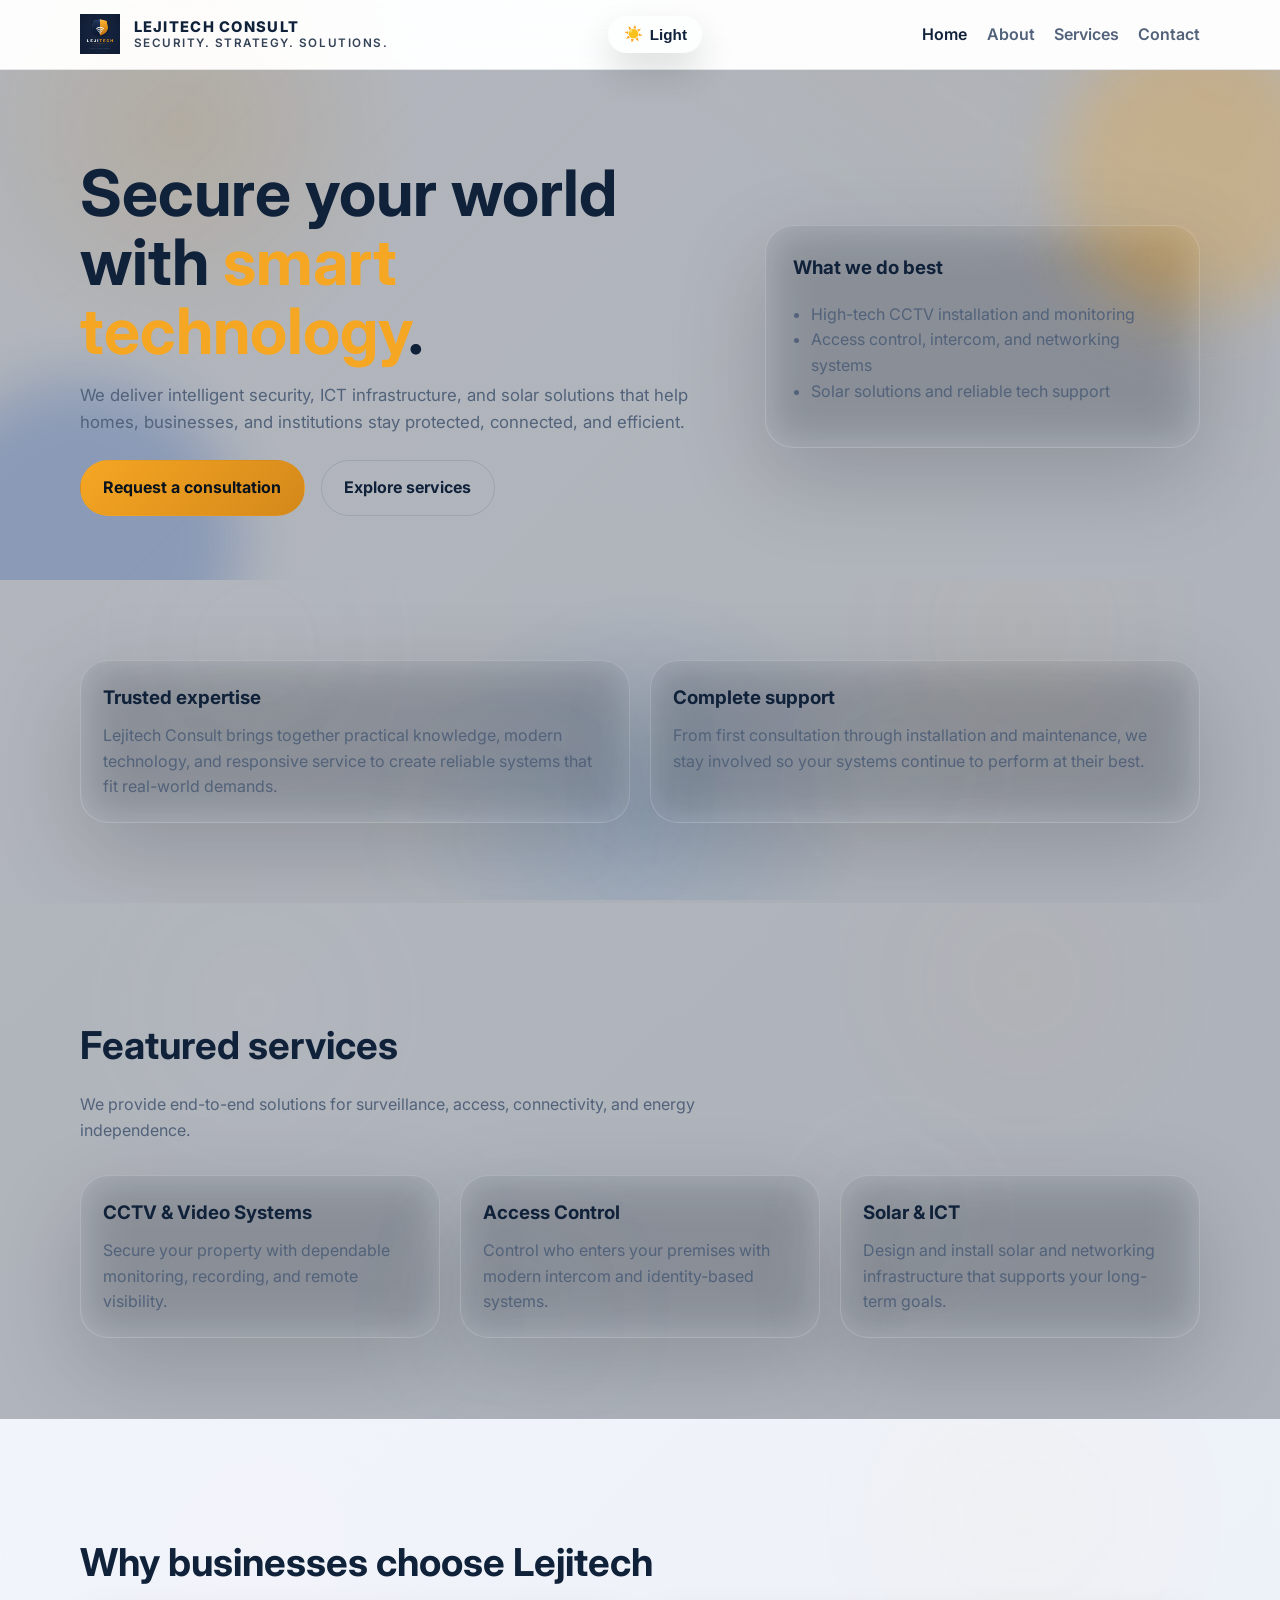
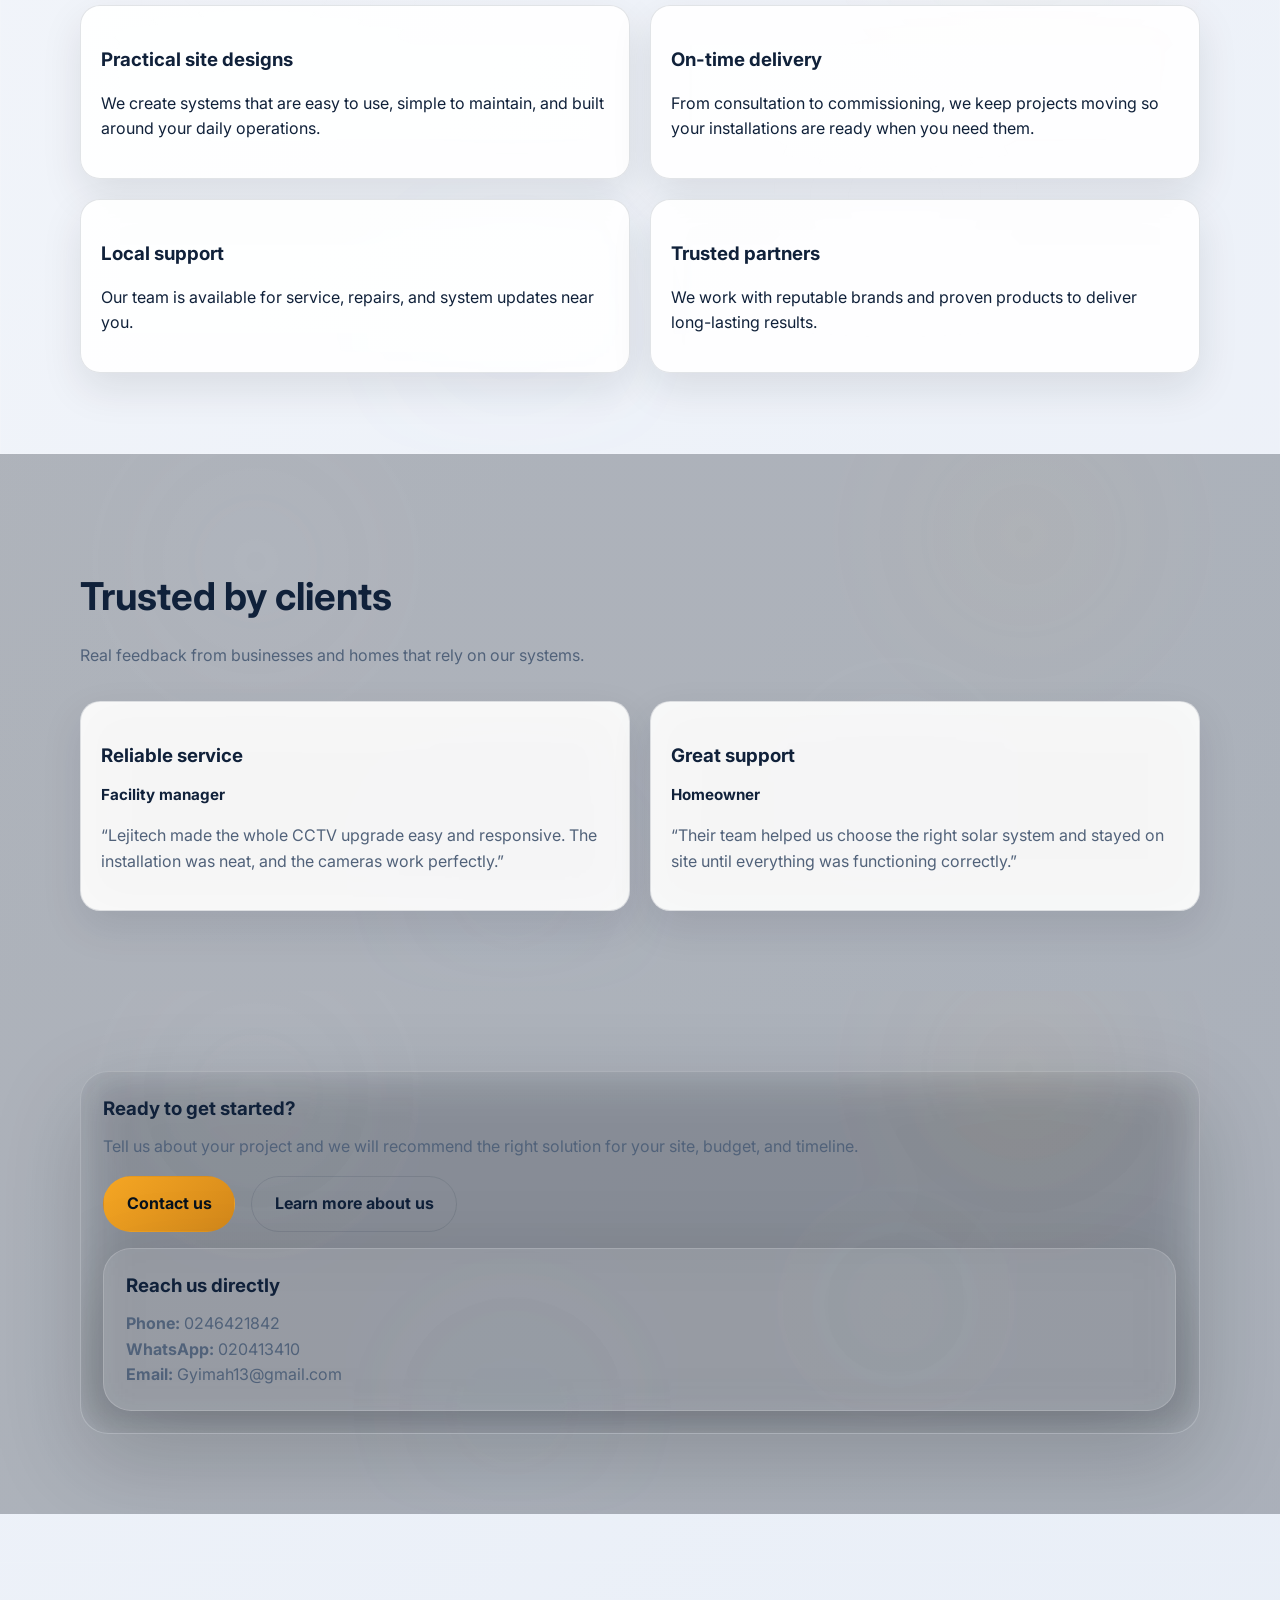
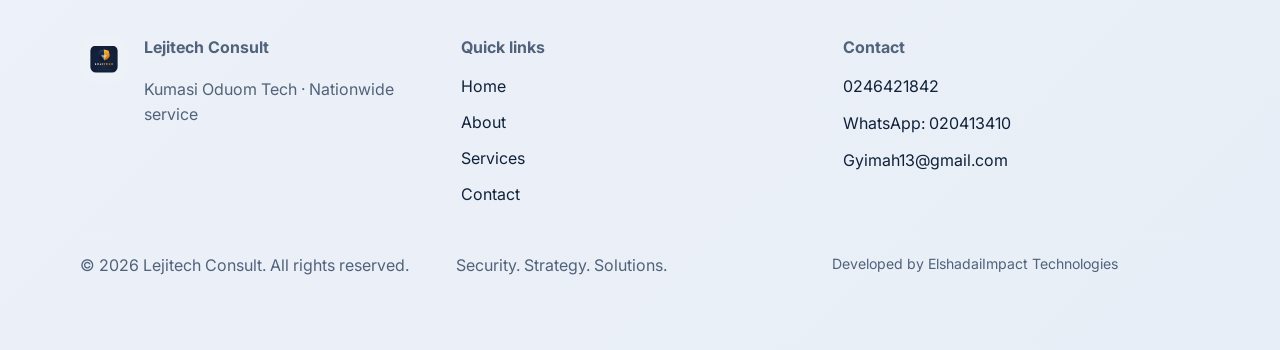
==== LEJITECH CONSULT WEB/index.html @ 9290ecfc "Add files via upload" ====
<!DOCTYPE html>
<html lang="en">
<head>
  <meta charset="UTF-8" />
  <meta name="viewport" content="width=device-width, initial-scale=1.0" />
  <title>Lejitech Consult | Security, Strategy, Solutions</title>
  <meta name="description" content="Lejitech Consult provides security, ICT, and solar solutions for homes, businesses, and institutions." />
  <link rel="preconnect" href="https://fonts.googleapis.com" />
  <link rel="preconnect" href="https://fonts.gstatic.com" crossorigin />
  <link href="https://fonts.googleapis.com/css2?family=Inter:wght@400;500;600;700;800&display=swap" rel="stylesheet" />
  <link rel="stylesheet" href="assets/css/styles.css" />
</head>
<body>
  <header class="site-header">
    <div class="container header-inner">
      <a href="index.html" class="brand">
        <img class="brand-logo" src="assets/images/lejitech-logo.png" alt="Lejitech Consult logo" />
        <span class="brand-text">
          <span>Lejitech Consult</span>
          <span class="brand-subtitle">Security. Strategy. Solutions.</span>
        </span>
      </a>
      <button class="theme-toggle" type="button" aria-label="Toggle color theme" aria-pressed="false">
        <span class="theme-toggle-icon">🌙</span>
        <span class="theme-toggle-label">Dark</span>
      </button>
      <button class="menu-toggle" aria-label="Open menu">☰</button>
      <ul class="nav-links">
        <li><a href="index.html" class="active">Home</a></li>
        <li><a href="about.html">About</a></li>
        <li><a href="services.html">Services</a></li>
        <li><a href="contact.html">Contact</a></li>
      </ul>
    </div>
  </header>

  <main>
    <section class="hero motion-bg">
      <div class="container hero-grid">
        <div>
          <h1 class="motion-item" style="--motion-delay: 0s;">Secure your world with <span>smart technology</span>.</h1>
          <p class="motion-item" style="--motion-delay: 0.08s;">We deliver intelligent security, ICT infrastructure, and solar solutions that help homes, businesses, and institutions stay protected, connected, and efficient.</p>
          <div class="hero-actions">
            <a class="btn btn-primary motion-item" style="--motion-delay: 0.14s;" href="contact.html">Request a consultation</a>
            <a class="btn btn-secondary motion-item" style="--motion-delay: 0.18s;" href="services.html">Explore services</a>
          </div>
        </div>
        <div class="hero-card motion-card motion-item" style="--motion-delay: 0.22s;">
          <h3>What we do best</h3>
          <ul>
            <li>High-tech CCTV installation and monitoring</li>
            <li>Access control, intercom, and networking systems</li>
            <li>Solar solutions and reliable tech support</li>
          </ul>
        </div>
      </div>
    </section>

    <section class="section motion-bg">
      <div class="container grid-2">
        <div class="card">
          <h3>Trusted expertise</h3>
          <p>Lejitech Consult brings together practical knowledge, modern technology, and responsive service to create reliable systems that fit real-world demands.</p>
        </div>
        <div class="card">
          <h3>Complete support</h3>
          <p>From first consultation through installation and maintenance, we stay involved so your systems continue to perform at their best.</p>
        </div>
      </div>
    </section>

    <section class="section motion-bg">
      <div class="container">
        <h2 class="section-title">Featured services</h2>
        <p class="section-intro">We provide end-to-end solutions for surveillance, access, connectivity, and energy independence.</p>
        <div class="grid-3">
          <div class="card motion-card motion-item" style="--motion-delay: 0.18s;">
            <h3>CCTV & Video Systems</h3>
            <p>Secure your property with dependable monitoring, recording, and remote visibility.</p>
          </div>
          <div class="card motion-card motion-item" style="--motion-delay: 0.22s;">
            <h3>Access Control</h3>
            <p>Control who enters your premises with modern intercom and identity-based systems.</p>
          </div>
          <div class="card motion-card motion-item" style="--motion-delay: 0.26s;">
            <h3>Solar & ICT</h3>
            <p>Design and install solar and networking infrastructure that supports your long-term goals.</p>
          </div>
        </div>
      </div>
    </section>

    <section class="section bg-soft motion-bg">
      <div class="container">
        <h2 class="section-title">Why businesses choose Lejitech</h2>
        <div class="feature-grid">
          <div class="testimonial-card">
            <h3>Practical site designs</h3>
            <p>We create systems that are easy to use, simple to maintain, and built around your daily operations.</p>
          </div>
          <div class="testimonial-card">
            <h3>On-time delivery</h3>
            <p>From consultation to commissioning, we keep projects moving so your installations are ready when you need them.</p>
          </div>
          <div class="testimonial-card">
            <h3>Local support</h3>
            <p>Our team is available for service, repairs, and system updates near you.</p>
          </div>
          <div class="testimonial-card">
            <h3>Trusted partners</h3>
            <p>We work with reputable brands and proven products to deliver long-lasting results.</p>
          </div>
        </div>
      </div>
    </section>

    <section class="section motion-bg">
      <div class="container">
        <h2 class="section-title">Trusted by clients</h2>
        <p class="section-intro">Real feedback from businesses and homes that rely on our systems.</p>
        <div class="testimonial-grid">
          <div class="testimonial-card">
            <h3>Reliable service</h3>
            <span>Facility manager</span>
            <p>“Lejitech made the whole CCTV upgrade easy and responsive. The installation was neat, and the cameras work perfectly.”</p>
          </div>
          <div class="testimonial-card">
            <h3>Great support</h3>
            <span>Homeowner</span>
            <p>“Their team helped us choose the right solar system and stayed on site until everything was functioning correctly.”</p>
          </div>
        </div>
      </div>
    </section>

    <section class="section motion-bg">
      <div class="container">
        <div class="card">
          <h3>Ready to get started?</h3>
          <p>Tell us about your project and we will recommend the right solution for your site, budget, and timeline.</p>
          <div class="hero-actions" style="margin-top: 1rem;">
            <a class="btn btn-primary" href="contact.html">Contact us</a>
            <a class="btn btn-secondary" href="about.html">Learn more about us</a>
          </div>
          <div class="card" style="margin-top: 1rem;">
            <h3>Reach us directly</h3>
            <p><strong>Phone:</strong> <a href="tel:+233246421842">0246421842</a><br /><strong>WhatsApp:</strong> <a href="https://wa.me/23320413410" target="_blank" rel="noopener noreferrer">020413410</a><br /><strong>Email:</strong> <a href="mailto:Gyimah13@gmail.com">Gyimah13@gmail.com</a></p>
          </div>
        </div>
      </div>
    </section>
  </main>

  <footer class="footer">
<div class="container footer-grid">
        <div class="footer-brand">
          <img class="footer-logo" src="assets/images/lejitech-logo.png" alt="Lejitech Consult logo" />
          <div>
            <p class="footer-brand-name">Lejitech Consult</p>
            <p>Kumasi Oduom Tech · Nationwide service</p>
          </div>
        </div>
        <div class="footer-links">
          <h3>Quick links</h3>
          <ul>
            <li><a href="index.html">Home</a></li>
            <li><a href="about.html">About</a></li>
            <li><a href="services.html">Services</a></li>
            <li><a href="contact.html">Contact</a></li>
          </ul>
        </div>
        <div class="footer-contact">
          <h3>Contact</h3>
          <p><a href="tel:+233246421842">0246421842</a></p>
          <p><a href="https://wa.me/23320413410?text=Hello%20Lejitech%20Consult%2C%20I%20would%20like%20to%20discuss%20a%20project." target="_blank" rel="noopener noreferrer">WhatsApp: 020413410</a></p>
          <p><a href="mailto:Gyimah13@gmail.com">Gyimah13@gmail.com</a></p>
        </div>
      </div>
      <div class="container footer-bottom">
      <div>© <span id="year"></span> Lejitech Consult. All rights reserved.</div>
      <div>Security. Strategy. Solutions.</div>
      <div class="footer-credit">Developed by ElshadaiImpact Technologies</div>
    </div>
  </footer>

  <script src="assets/js/script.js"></script>
</body>
</html>
---- LEJITECH CONSULT WEB/assets/css/styles.css ----
:root {
  --navy: #0d1b30;
  --navy-2: #162845;
  --navy-3: #1c3254;
  --orange: #f5a623;
  --orange-dark: #d4881a;
  --text: #f4f6fb;
  --muted: #aeb9c9;
  --surface: rgba(255,255,255,0.06);
  --border: rgba(255,255,255,0.12);
  --shadow: 0 20px 45px rgba(0,0,0,0.2);
  --header-bg: rgba(7, 14, 26, 0.75);
  --header-border: rgba(255,255,255,0.08);
}

body[data-theme="light"] {
  --navy: #f5f7fb;
  --navy-2: #e8eef7;
  --navy-3: #dce7f4;
  --text: #10213a;
  --muted: #51627a;
  --surface: rgba(255,255,255,0.92);
  --border: rgba(16, 33, 58, 0.12);
  --shadow: 0 16px 40px rgba(15, 23, 42, 0.1);
  --header-bg: rgba(255,255,255,0.82);
  --header-border: rgba(16, 33, 58, 0.1);
}

* { box-sizing: border-box; }
html { scroll-behavior: smooth; }
body {
  margin: 0;
  font-family: 'Inter', 'Segoe UI', sans-serif;
  background: linear-gradient(135deg, var(--navy) 0%, var(--navy-2) 100%);
  color: var(--text);
  line-height: 1.6;
  transition: background 0.25s ease, color 0.25s ease;
  position: relative;
  overflow-x: hidden;
}
* {
  transition: background 0.25s ease, color 0.25s ease, border-color 0.25s ease, box-shadow 0.25s ease, transform 0.25s ease;
}
.reveal {
  opacity: 0;
  transform: translateY(28px) scale(0.98);
  transition: opacity 0.72s ease, transform 0.72s ease;
  will-change: opacity, transform;
}
.reveal-visible {
  opacity: 1;
  transform: translateY(0) scale(1);
}
.motion-item {
  opacity: 0;
  transform: translateY(20px) scale(0.99);
  transition: opacity 0.65s ease, transform 0.65s ease;
  transition-delay: var(--motion-delay, 0s);
}
.motion-item.motion-visible {
  opacity: 1;
  transform: translateY(0) scale(1);
}
.motion-card {
  position: relative;
  overflow: hidden;
  transition: transform 0.35s cubic-bezier(0.22, 1, 0.36, 1), box-shadow 0.35s ease, border-color 0.35s ease;
}
.motion-card::before {
  content: '';
  position: absolute;
  inset: -40%;
  background: radial-gradient(circle at top left, rgba(255,255,255,0.24), transparent 45%);
  opacity: 0;
  transform: scale(0.95);
  transition: opacity 0.45s ease, transform 0.45s ease;
}
.motion-card::after {
  content: '';
  position: absolute;
  inset: -40%;
  background: radial-gradient(circle at bottom right, rgba(245,166,35,0.16), transparent 42%);
  opacity: 0;
  transform: scale(1.05);
  transition: opacity 0.45s ease, transform 0.45s ease;
}
.motion-card:hover {
  transform: translateY(-10px) rotate(-0.1deg) scale(1.01);
  border-color: rgba(255,255,255,0.28);
  box-shadow: 0 38px 110px rgba(0,0,0,0.25);
}
.motion-card:hover::before,
.motion-card:hover::after {
  opacity: 1;
  transform: scale(1);
}
.motion-card:hover h3,
.motion-card:hover p {
  transform: translateZ(0);
}
body::before, body::after {
  content: '';
  position: fixed;
  inset: 0;
  pointer-events: none;
  z-index: -1;
}
body::before {
  background-image:
    radial-gradient(circle at 14% 14%, rgba(245,166,35,0.22), transparent 18%),
    radial-gradient(circle at 75% 12%, rgba(255,255,255,0.12), transparent 18%),
    radial-gradient(circle at 50% 90%, rgba(0,122,255,0.18), transparent 22%);
  opacity: 0.75;
  animation: backgroundFloat 28s ease-in-out infinite alternate;
}
body::after {
  background-image:
    linear-gradient(135deg, rgba(255,255,255,0.08), transparent 35%),
    linear-gradient(215deg, rgba(245,166,35,0.1), transparent 30%);
  opacity: 0.58;
  filter: blur(28px);
  animation: backgroundGlow 24s ease-in-out infinite alternate;
}
.motion-bg {
  position: relative;
  overflow: hidden;
  background: linear-gradient(rgba(7, 14, 26, 0.28), rgba(7, 14, 26, 0.28)), url("assets/images/hero-wifi-router.jpg") center/cover no-repeat;
  background-blend-mode: overlay;
}
.motion-bg::before,
.motion-bg::after {
  content: '';
  position: absolute;
  inset: 0;
  pointer-events: none;
  opacity: 0.18;
  background-repeat: no-repeat;
  background-position: center;
  background-size: cover;
  z-index: 0;
}
.motion-bg::before {
  background-image: radial-gradient(circle at 20% 20%, rgba(255,255,255,0.12), transparent 18%), radial-gradient(circle at 80% 15%, rgba(245,166,35,0.15), transparent 20%);
  animation: motionMatrix 18s ease-in-out infinite alternate;
}
.motion-bg::after {
  background-image: radial-gradient(circle at 40% 80%, rgba(145,190,255,0.12), transparent 23%), radial-gradient(circle at 70% 60%, rgba(255,255,255,0.1), transparent 16%);
  filter: blur(18px);
  animation: motionGrid 22s ease-in-out infinite alternate;
}
.motion-bg > .container,
.motion-bg > .container * {
  position: relative;
  z-index: 1;
}

@keyframes motionMatrix {
  0% { transform: translate(0, 0) scale(1); opacity: 0.18; }
  50% { transform: translate(-12px, 10px) scale(1.02); opacity: 0.22; }
  100% { transform: translate(10px, -8px) scale(0.98); opacity: 0.16; }
}

@keyframes motionGrid {
  0% { transform: translate(0, 0) scale(1); opacity: 0.15; }
  50% { transform: translate(8px, -10px) scale(1.01); opacity: 0.2; }
  100% { transform: translate(-8px, 10px) scale(0.99); opacity: 0.13; }
}
a { color: inherit; text-decoration: none; }
img { max-width: 100%; display: block; }
.container { width: min(1120px, calc(100% - 2rem)); margin: 0 auto; }
.section { padding: 5rem 0; }
.section-title { font-size: clamp(1.8rem, 3vw, 2.4rem); margin-bottom: 0.75rem; }
.section-intro { color: var(--muted); max-width: 720px; margin-bottom: 2rem; }
.btn {
  display: inline-flex;
  align-items: center;
  justify-content: center;
  gap: 0.5rem;
  padding: 0.9rem 1.4rem;
  border-radius: 999px;
  font-weight: 700;
  border: 1px solid transparent;
  transition: transform 0.2s ease, background-color 0.2s ease, border-color 0.2s ease;
}
.btn:hover { transform: translateY(-2px); }
.btn-primary {
  background: linear-gradient(135deg, var(--orange), var(--orange-dark));
  color: #07121d;
}
.btn-secondary {
  background: transparent;
  border-color: var(--border);
  color: var(--text);
}
.site-header {
  position: sticky;
  top: 0;
  z-index: 1000;
  backdrop-filter: blur(16px);
  background: var(--header-bg);
  border-bottom: 1px solid var(--header-border);
  transition: background 0.25s ease, border-color 0.25s ease, box-shadow 0.25s ease;
}
.site-header.scrolled {
  background: rgba(7, 14, 26, 0.94);
  box-shadow: 0 22px 80px rgba(0,0,0,0.18);
  border-bottom-color: rgba(255,255,255,0.12);
}
.header-inner {
  display: flex;
  align-items: center;
  justify-content: space-between;
  gap: 0.8rem;
  padding: 0.9rem 0;
  flex-wrap: wrap;
}
.brand {
  display: flex;
  align-items: center;
  gap: 0.85rem;
  font-weight: 800;
  letter-spacing: 0.08em;
  text-transform: uppercase;
}
.brand-logo {
  width: 40px;
  height: 40px;
  display: block;
}
.brand-text {
  display: flex;
  flex-direction: column;
  gap: 0.08rem;
  line-height: 1.1;
}
.brand-text span:first-child {
  font-size: 0.92rem;
}
.brand-subtitle {
  font-size: 0.73rem;
  letter-spacing: 0.13em;
  font-weight: 600;
  opacity: 0.85;
  text-transform: uppercase;
}
.nav-links {
  display: flex;
  gap: 1.2rem;
  align-items: center;
  list-style: none;
  margin: 0;
  padding: 0;
}
.nav-links a {
  color: var(--muted);
  font-weight: 600;
}
.nav-links a:hover, .nav-links a.active { color: var(--text); }
.menu-toggle, .theme-toggle { display: none; background: transparent; color: var(--text); border: none; font-size: 1.4rem; }
.theme-toggle {
  display: inline-flex;
  align-items: center;
  gap: 0.45rem;
  padding: 0.55rem 0.9rem;
  border-radius: 999px;
  border: 1px solid rgba(255,255,255,0.18);
  font-size: 0.95rem;
  font-weight: 700;
  color: var(--text);
  background: rgba(255,255,255,0.06);
  box-shadow: 0 18px 36px rgba(0,0,0,0.14);
}
.theme-toggle:hover { transform: translateY(-1px) scale(1.01); }
.hero {
  padding: 5.5rem 0 4rem;
  position: relative;
  overflow: hidden;
}
.hero::before, .hero::after {
  content: '';
  position: absolute; inset: auto;
  border-radius: 50%;
  filter: blur(30px);
  opacity: 0.28;
}
.hero::before { width: 280px; height: 280px; background: var(--orange); top: -40px; right: -60px; animation: heroSway 16s ease-in-out infinite alternate; }
.hero::after { width: 320px; height: 320px; background: #2755a7; bottom: -120px; left: -80px; animation: heroSway 18s ease-in-out infinite alternate; }
.hero-grid {
  display: grid;
  grid-template-columns: 1.2fr 0.8fr;
  gap: 2rem;
  align-items: center;
}
.hero h1 {
  font-size: clamp(2.3rem, 5vw, 4rem);
  line-height: 1.08;
  margin: 0 0 1rem;
}
.hero h1 span { color: var(--orange); }
.hero p { color: var(--muted); font-size: 1.05rem; max-width: 640px; }
.hero-actions { display: flex; flex-wrap: wrap; gap: 1rem; margin-top: 1.5rem; }
.hero-card, .card, .contact-card, .info-card, .service-card, .testimonial-card, .faq-card, .gallery-hero {
  background: rgba(255,255,255,0.07);
  border: 1px solid rgba(255,255,255,0.16);
  border-radius: 1.75rem;
  box-shadow: 0 30px 90px rgba(0,0,0,0.18);
  backdrop-filter: blur(24px);
  overflow: hidden;
  will-change: transform, box-shadow;
}
.hero-card { padding: 1.7rem; }
.motion-card {
  position: relative;
  overflow: hidden;
  transition: transform 0.35s cubic-bezier(0.22, 1, 0.36, 1), box-shadow 0.35s ease, border-color 0.35s ease;
}
.motion-card::before {
  content: '';
  position: absolute;
  inset: -40%;
  background: radial-gradient(circle at top left, rgba(255,255,255,0.24), transparent 45%);
  opacity: 0;
  transform: scale(0.95);
  transition: opacity 0.45s ease, transform 0.45s ease;
}
.motion-card::after {
  content: '';
  position: absolute;
  inset: -40%;
  background: radial-gradient(circle at bottom right, rgba(245,166,35,0.16), transparent 42%);
  opacity: 0;
  transform: scale(1.05);
  transition: opacity 0.45s ease, transform 0.45s ease;
}
.motion-card:hover {
  transform: translateY(-10px) rotate(-0.1deg) scale(1.01);
  border-color: rgba(255,255,255,0.28);
  box-shadow: 0 38px 110px rgba(0,0,0,0.25);
}
.motion-card:hover::before,
.motion-card:hover::after {
  opacity: 1;
  transform: scale(1);
}
.motion-card:hover h3,
.motion-card:hover p {
  transform: translateZ(0);
}
.hero-card ul { padding-left: 1.1rem; color: var(--muted); }
.hero-card h3 { margin-top: 0; }
.grid-2, .grid-3 { display: grid; gap: 1.25rem; }
.grid-2 { grid-template-columns: repeat(2, minmax(0, 1fr)); }
.grid-3 { grid-template-columns: repeat(3, minmax(0, 1fr)); }
.card { padding: 1.4rem; }
.card h3 { margin-top: 0; margin-bottom: 0.6rem; }
.card p { color: var(--muted); margin: 0; }
.mini-stat { display: flex; justify-content: space-between; align-items: center; padding: 0.7rem 0; border-bottom: 1px solid var(--border); }
.mini-stat:last-child { border-bottom: 0; }
.page-hero {
  padding: 3.5rem 0 2rem;
  background: linear-gradient(135deg, rgba(245,166,35,0.16), rgba(255,255,255,0.02));
}
.page-hero h1 { margin-bottom: 0.6rem; font-size: clamp(2rem, 4vw, 2.8rem); }
.page-hero p { color: var(--muted); max-width: 760px; }
.contact-panel {
  display: grid;
  grid-template-columns: 0.95fr 1.05fr;
  gap: 1.5rem;
  align-items: start;
}
.contact-card, .info-card { padding: 1.5rem; }
.form-group { display: flex; flex-direction: column; gap: 0.4rem; margin-bottom: 1rem; }
label { font-weight: 600; }
input, textarea, select {
  width: 100%; padding: 0.9rem 1rem; border-radius: 0.85rem;
  border: 1px solid var(--border);
  background: rgba(255,255,255,0.06);
  color: var(--text);
  font: inherit;
}
textarea { min-height: 140px; resize: vertical; }
input:focus, textarea:focus, select:focus { outline: 2px solid rgba(245,166,35,0.3); border-color: var(--orange); }
.contact-list { list-style: none; padding: 0; margin: 0; display: grid; gap: 0.85rem; }
.contact-list strong { display: block; }
.footer {
  padding: 1.5rem 0 2.5rem;
  color: var(--muted);
  border-top: 1px solid rgba(255,255,255,0.08);
  margin-top: 3rem;
}
.footer-inner { display: flex; justify-content: space-between; gap: 1rem; flex-wrap: wrap; }
.footer-grid {
  display: grid;
  grid-template-columns: minmax(220px, 1fr) minmax(180px, 1fr) minmax(220px, 1fr);
  gap: 1.5rem;
  padding: 3rem 0 1.5rem;
  border-bottom: 1px solid rgba(255,255,255,0.08);
}
.footer-brand {
  display: flex;
  gap: 1rem;
  align-items: flex-start;
}
.footer-logo {
  width: 48px;
  height: 48px;
  border-radius: 16px;
  background: rgba(255,255,255,0.08);
  padding: 0.65rem;
}
.footer-brand-name {
  font-size: 1rem;
  font-weight: 700;
  margin: 0 0 0.35rem;
}
.footer-links h3, .footer-contact h3 {
  margin-top: 0;
  margin-bottom: 0.85rem;
  font-size: 1rem;
}
.footer-links ul {
  list-style: none;
  padding: 0;
  margin: 0;
  display: grid;
  gap: 0.65rem;
}
.footer-links a, .footer-contact a {
  color: var(--text);
  text-decoration: none;
}
.footer-links a:hover, .footer-contact a:hover {
  color: var(--orange);
}
.footer-contact p {
  margin: 0 0 0.7rem;
}
.footer-bottom {
  display: grid;
  grid-template-columns: repeat(auto-fit, minmax(180px, 1fr));
  gap: 0.5rem;
  padding: 1.25rem 0 2rem;
  color: var(--muted);
}
.footer-credit {
  font-size: 0.88rem;
  color: var(--muted);
  text-align: left;
}
.success-box {
  margin-top: 1rem; padding: 1rem 1.2rem; border-radius: 1rem; background: rgba(76,175,80,0.15); border: 1px solid rgba(76,175,80,0.25);
}
.feature-grid, .stats-grid, .testimonial-grid, .faq-grid {
  display: grid;
  gap: 1.25rem;
}
.feature-grid {
  grid-template-columns: repeat(2, minmax(0, 1fr));
}
.stats-grid {
  grid-template-columns: repeat(3, minmax(0, 1fr));
}
.testimonial-grid, .faq-grid {
  grid-template-columns: repeat(2, minmax(0, 1fr));
}
.testimonial-card, .faq-card {
  background: var(--surface);
  border: 1px solid var(--border);
  border-radius: 1.25rem;
  padding: 1.25rem;
  box-shadow: var(--shadow);
}
.testimonial-card p, .faq-card p {
  color: var(--muted);
}
.testimonial-card h3, .faq-card h3 {
  margin-bottom: 0.75rem;
}
.testimonial-card span {
  display: block;
  font-size: 0.95rem;
  color: var(--text);
  font-weight: 700;
}
.bg-soft {
  background: rgba(255,255,255,0.05);
  border: 1px solid rgba(255,255,255,0.08);
}
.bg-soft h2, .bg-soft p { color: var(--text); }
 .gallery-hero {
  display: flex;
  align-items: center;
  justify-content: space-between;
  gap: 1.5rem;
  padding: 1.5rem;
  margin-bottom: 1.5rem;
}
.service-grid {
  display: grid;
  grid-template-columns: repeat(3, minmax(0, 1fr));
  gap: 1.25rem;
}
.service-card {
  overflow: hidden;
  border-radius: 1.2rem;
  background: rgba(255,255,255,0.06);
  border: 1px solid var(--border);
  box-shadow: var(--shadow);
  transition: transform 0.25s ease, box-shadow 0.25s ease;
}
.service-card:hover, .testimonial-card:hover, .faq-card:hover, .card:hover, .hero-card:hover, .gallery-hero:hover {
  transform: translateY(-8px) scale(1.008);
  box-shadow: 0 40px 100px rgba(0,0,0,0.24);
  border-color: rgba(255,255,255,0.28);
}
.card, .hero-card, .gallery-hero, .service-card, .testimonial-card, .faq-card {
  transition: transform 0.35s cubic-bezier(0.22, 1, 0.36, 1), box-shadow 0.35s ease, border-color 0.35s ease;
}
.service-card img {
  width: 100%;
  height: 220px;
  object-fit: cover;
  display: block;
}
.service-card-body {
  padding: 1.1rem 1.2rem 1.3rem;
}
.service-card-body h3 { margin: 0 0 0.45rem; }
.service-card-body p { color: var(--muted); margin: 0; }
@media (max-width: 850px) {
  .hero-grid, .contact-panel { grid-template-columns: 1fr; }
  .grid-3, .service-grid, .feature-grid, .stats-grid, .testimonial-grid, .faq-grid { grid-template-columns: 1fr; }
  .gallery-hero { flex-direction: column; align-items: flex-start; }
  .hero { padding-top: 4rem; }
  .section { padding: 4rem 0; }
}
@media (max-width: 720px) {
  .menu-toggle, .theme-toggle { display: inline-flex; }
  .nav-links {
    position: absolute;
    top: 72px; right: 1rem; left: 1rem;
    display: none; flex-direction: column; align-items: flex-start;
    background: rgba(6, 12, 23, 0.96); padding: 1rem; border-radius: 1rem; border: 1px solid var(--border);
  }
  .nav-links.open { display: flex; }
  .grid-2 { grid-template-columns: 1fr; }
  .header-inner { justify-content: space-between; }
  .hero h1 { font-size: clamp(2rem, 7vw, 2.8rem); }
  .hero p, .section-intro { font-size: 1rem; }
  .card, .contact-card, .info-card, .testimonial-card, .faq-card { padding: 1.25rem; }
  .button-group, .hero-actions { flex-direction: column; align-items: stretch; }
  .btn { width: 100%; justify-content: center; }
  .section { padding: 3rem 0; }
  .page-hero { padding: 2.5rem 0 1.5rem; }
  .footer-inner { flex-direction: column; align-items: flex-start; }
}

@keyframes backgroundFloat {
  0% { transform: translate(0, 0) scale(1); }
  100% { transform: translate(-7%, 5%) scale(1.05); }
}

@keyframes backgroundGlow {
  0% { transform: translate(0, 0) scale(1); opacity: 0.55; }
  100% { transform: translate(6%, -8%) scale(1.02); opacity: 0.7; }
}

@keyframes heroSway {
  0% { transform: translate(0, 0) scale(1); }
  50% { transform: translate(8px, -10px) scale(1.02); }
  100% { transform: translate(-6px, 8px) scale(0.99); }
}

.nav-links a {
  transition: color 0.2s ease, transform 0.2s ease;
}
.menu-toggle, .theme-toggle {
  transition: color 0.2s ease, transform 0.2s ease;
}
.nav-links.open a {
  opacity: 0;
  animation: navFadeIn 0.28s ease forwards;
}
@keyframes navFadeIn {
  from { opacity: 0; transform: translateY(-8px); }
  to { opacity: 1; transform: translateY(0); }
}

.nav-links a {
  transition: color 0.2s ease, transform 0.2s ease;
}
.menu-toggle, .theme-toggle {
  transition: color 0.2s ease, transform 0.2s ease;
}
.nav-links.open a {
  opacity: 0;
  animation: navFadeIn 0.28s ease forwards;
}
@keyframes navFadeIn {
  from { opacity: 0; transform: translateY(-8px); }
  to { opacity: 1; transform: translateY(0); }
}
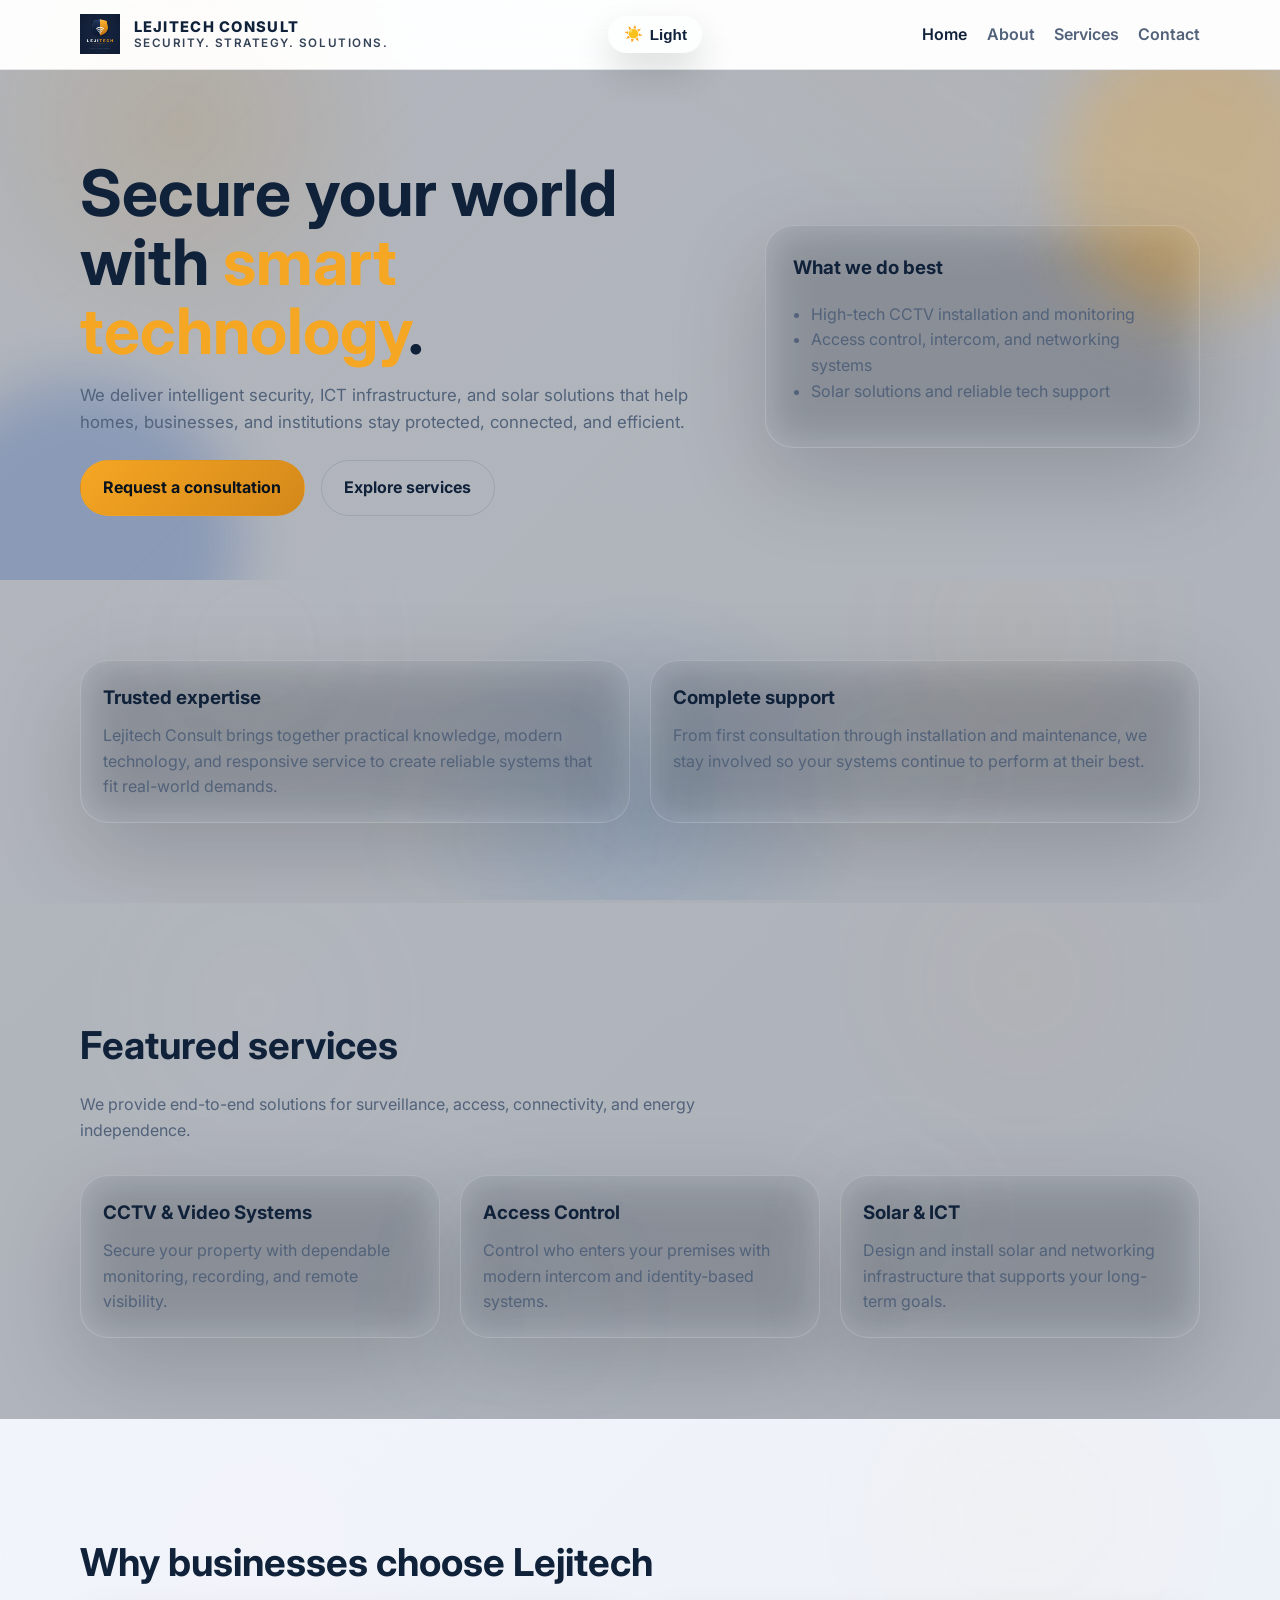
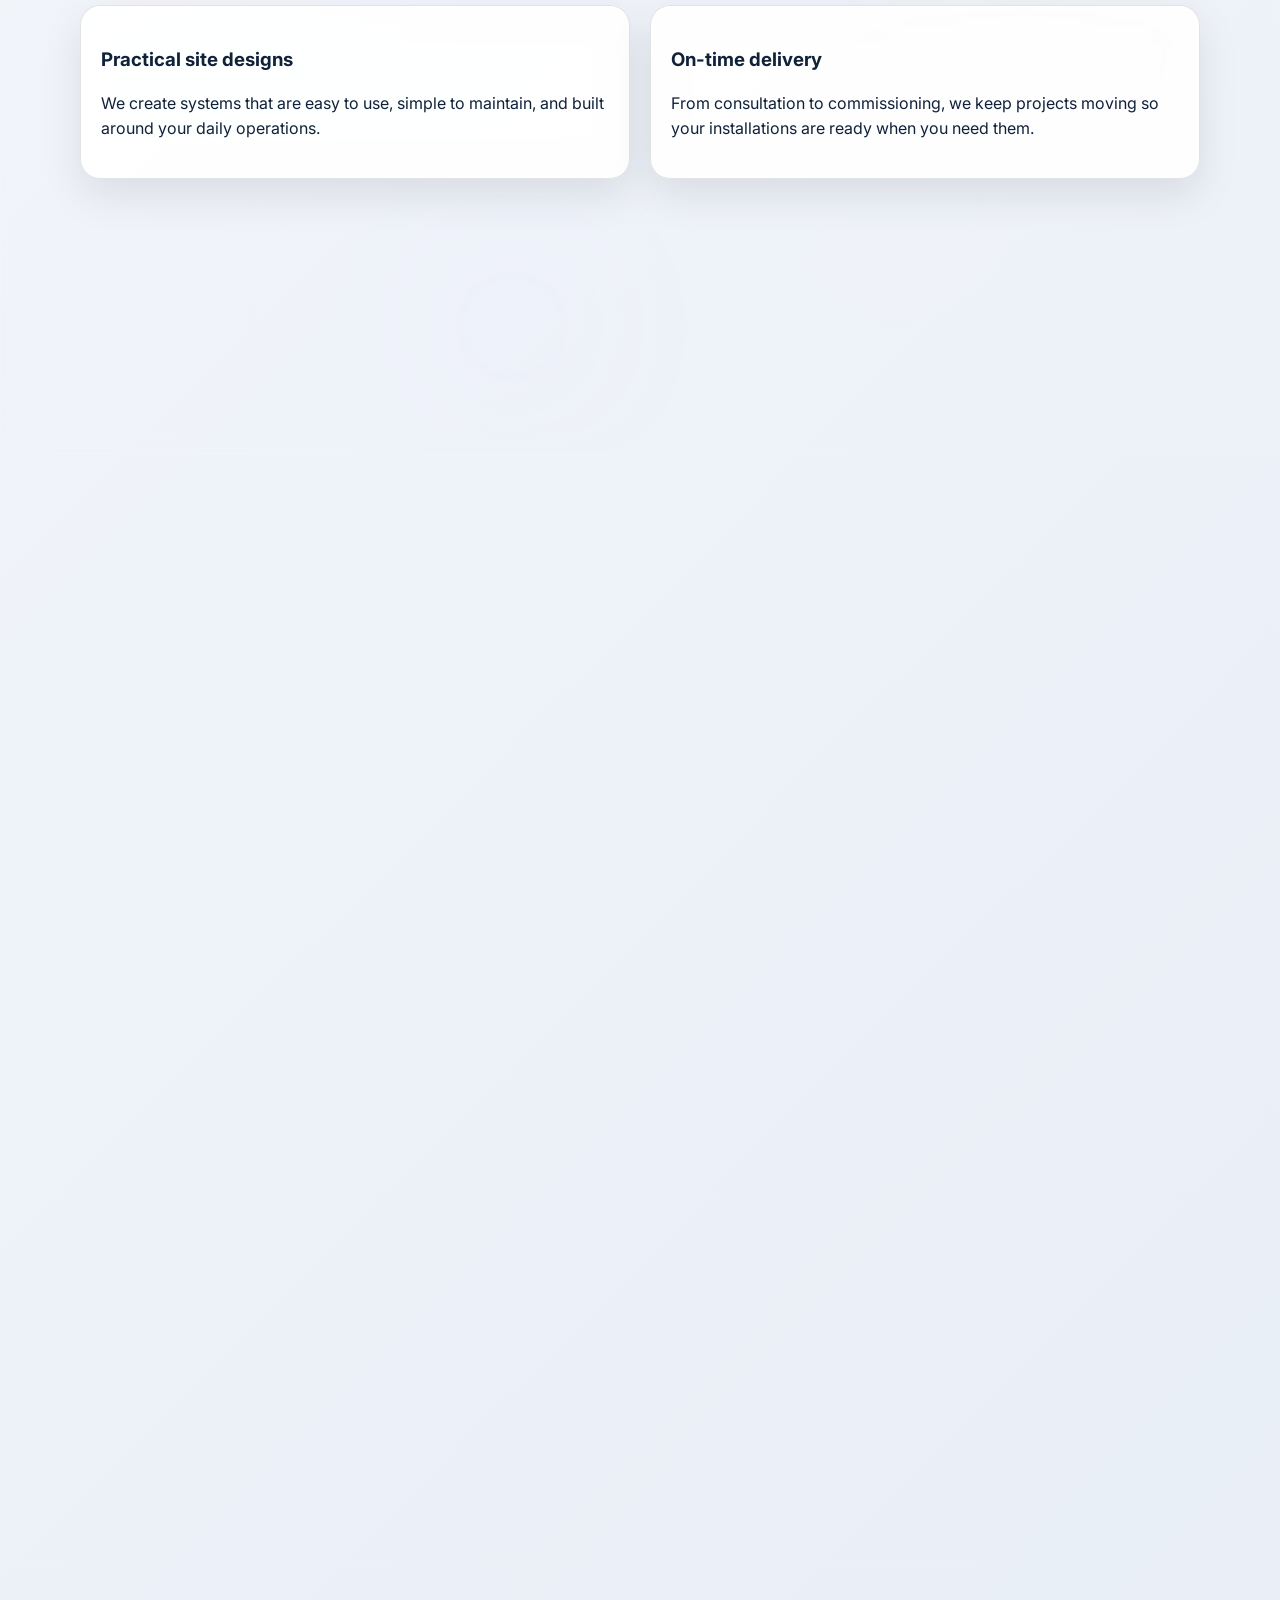
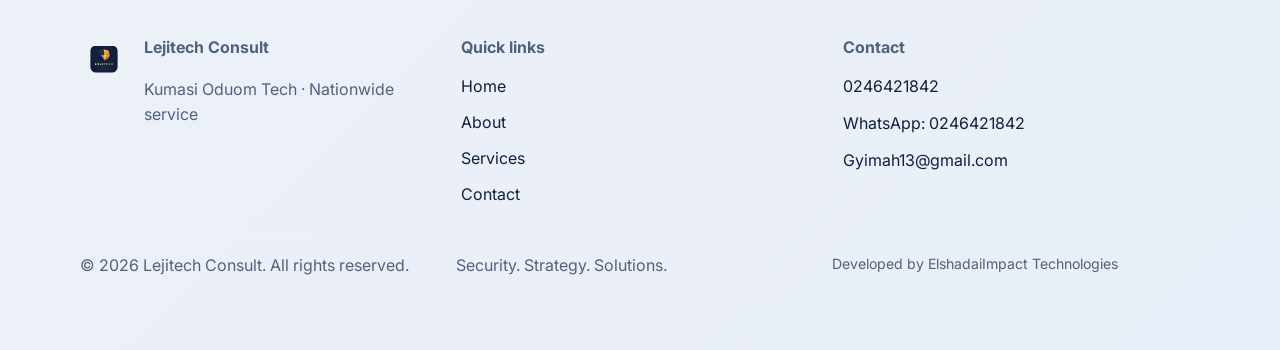
==== commit e88efe07: "Update index.html" ====
--- a/LEJITECH CONSULT WEB/index.html
+++ b/LEJITECH CONSULT WEB/index.html
@@ -172,7 +172,7 @@
         <div class="footer-contact">
           <h3>Contact</h3>
           <p><a href="tel:+233246421842">0246421842</a></p>
-          <p><a href="https://wa.me/23320413410?text=Hello%20Lejitech%20Consult%2C%20I%20would%20like%20to%20discuss%20a%20project." target="_blank" rel="noopener noreferrer">WhatsApp: 020413410</a></p>
+          <p><a href="https://wa.me/233246421842?text=Hello%20Lejitech%20Consult%2C%20I%20would%20like%20to%20discuss%20a%20project." target="_blank" rel="noopener noreferrer">WhatsApp: 0246421842</a></p>
           <p><a href="mailto:Gyimah13@gmail.com">Gyimah13@gmail.com</a></p>
         </div>
       </div>
